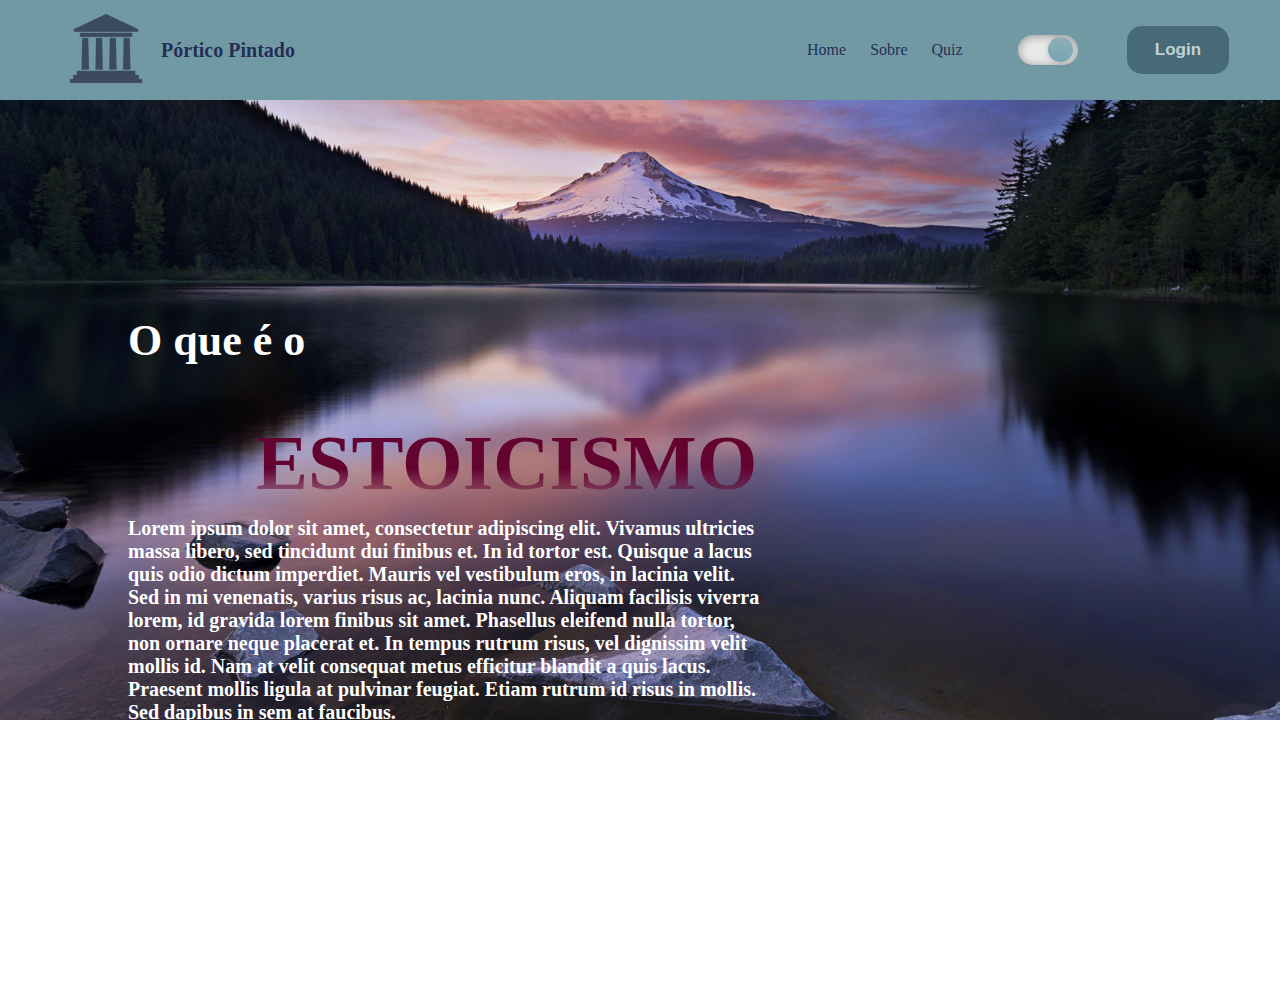
==== public/index.html @ 656f4b61 "Criando a estrutura da HomePage, a estilizando a navbar e adicionando o beta do dark-mode" ====
<!DOCTYPE html>
<html lang="en">

<head>
    <meta charset="UTF-8">
    <meta name="viewport" content="width=device-width, initial-scale=1.0">
    <title>Document</title>
    <link rel="stylesheet" href="style.css">
</head>

<body>
    <!--INÍCIO DO HEADER-->
    <div class="header">
        <div class="container">
            <div class="logo">
            </div>
            <h3>Pórtico Pintado</h3>
            <div class="nav-bar">
                <ul>
                    <li>Home</li>
                    <li>Sobre</li>
                    <li>Quiz</li>
                    <input type="checkbox" id="darkmode-botao">
                    <label for="darkmode-botao"></label>
                </ul>
            </div>
            <button class="botao-login">Login</button>
        </div>
    </div>
    <!--FIM DO HEADER-->
    <div class="body">
        <div class="imagem-body">
            <div class="titulo-estoicismo">
                <h2>O que é o </h2>
                <h1>ESTOICISMO</h1>
            </div>
            <div class="paragrafo-estoicismo">
                <p>Lorem ipsum dolor sit amet, consectetur adipiscing elit. Vivamus ultricies massa libero, sed
                    tincidunt dui finibus et. In id tortor est. Quisque a lacus quis odio dictum imperdiet. Mauris vel
                    vestibulum eros, in lacinia velit. Sed in mi venenatis, varius risus ac, lacinia nunc. Aliquam
                    facilisis viverra lorem, id gravida lorem finibus sit amet. Phasellus eleifend nulla tortor, non
                    ornare neque placerat et. In tempus rutrum risus, vel dignissim velit mollis id. Nam at velit
                    consequat metus efficitur blandit a quis lacus. Praesent mollis ligula at pulvinar feugiat. Etiam
                    rutrum id risus in mollis. Sed dapibus in sem at faucibus.</p>
            </div>
        </div>
    </div>
</body>

</html>
<script>

    var navbar = document.querySelector(".header .container");

    function mudarCor() {
        navbar.classList.toggle("active", scrollY > 120);
    }
    window.addEventListener("scroll", mudarCor)
    const html = document.querySelector('html')
    const darkmode = document.querySelector('#darkmode-botao')
    darkmode.addEventListener('change', function(){
        html.classList.toggle('dark-mode')
    })
</script>
---- public/style.css ----
body {
    margin: 0;
    padding: 0;
    border: 0;
    box-sizing: border-box;
}

:root {
    --header-logoimg: url(assets/imgs/stoa_poikile1.png);
    --header-corfundo: #7199A4;
    --header-h3cor: rgba(25, 30, 78, 0.90);
    --header-h3hover: linear-gradient(180deg, rgba(25, 30, 78, 0.90) 0%, rgba(11, 17, 73, 0.79) 34.9%, rgba(25, 30, 78, 0.73) 61.46%, rgba(35, 51, 198, 0.73) 81.77%);
    --header-corbotao: #466A77;
    --header-corletrabtn: rgba(212, 223, 224, 0.90);
    --header-corbotaohv: #273b42;
    --header-corletrabtnhv: rgba(201, 218, 218, 0.9);
    --navbar-corletra: rgba(25, 30, 78, 0.90);
    --body-imagem: url(assets/imgs/Lago.jpg);
    --body-imagemh1: linear-gradient(180deg, #630330 56.56%, rgba(99, 3, 48, 0.00) 100%);
}

.dark-mode:root {
    --header-logoimg: url(assets/imgs/stoa_poikile.webp);
    --header-corfundo: #191E4E;
    --header-h3cor: rgba(255, 255, 255, 0.90);
    --header-h3hover: linear-gradient(180deg, rgba(255, 255, 255, 0.90) 23.44%, rgba(221, 211, 211, 0.51) 70.83%, rgba(255, 255, 255, 0.00) 89.06%);
    --header-corbotao: #0D1C21;
    --header-corletrabtn: rgba(212, 223, 224, 0.90);
    --header-corbotaohv: #326d81;
    --header-corletrabtnhv: rgba(255, 255, 255, 0.9);
    --navbar-corletra: rgba(255, 255, 255, 0.90);
    --body-imagem: url(assets/imgs/Night-sky-photography.jpg);
    --body-imagemh1: linear-gradient(180deg, #A50550 56.56%, rgba(99, 3, 48, 0.00) 100%);
}

html {
    scroll-behavior: smooth;
    transition: .8s;
}

/* INÍCIO DO HEADER*/
.header .logo {
    background-image: var(--header-logoimg);
    width: 110px;
    height: 100px;
    background-size: cover;
    cursor: pointer;
    transition: .6s;
}

.header .container {
    display: flex;
    align-items: center;
    justify-content: center;
    position: fixed;
    background: var(--header-corfundo);
    width: 100vw;
    transition: all .2s ease;
}

/* FUNÇÃO PARA NAVBAR*/
.header .active {
    opacity: 0.96;
    filter: blur(0.5px);
    transition: all .4s ease;
    filter: drop-shadow(0px 0px 10px black);
}

.container h3 {
    color: var(--header-h3cor);
    font-size: 20px;
    transition: all .3s ease;
}

/* HOVER PARA O H3 DA LOGO*/
.container h3:hover {
    background: var(--header-h3hover);
    -webkit-background-clip: text;
    -webkit-text-fill-color: transparent;
    transition: all .8s ease;
    cursor: pointer;
}

.header .botao-login {
    border-radius: 15px;
    background: var(--header-corbotao);
    border: none;
    font-weight: 600;
    width: 102px;
    height: 48px;
    color: var(--header-corletrabtn);
    font-size: 17px;
    transition: all .8s ease;

    /* HOVER DO BOTÃO DE LOGIN */
    &:hover {
        color: var(--header-corletrabtnhv);
        background: var(--header-corbotaohv);
        transform: scale(1.03);
        cursor: pointer;
        transition: all .4s ease;
    }
}

label {
    position: relative;
    height: 30px;
    width: 60px;
    background-color: #ebebeb;
    border-radius: 100px;
    margin-right: 25px;
    box-shadow: inset 0px 1px 10px rgba(0, 0, 0, 0.4), inset 0px -1px 10px rgba(255, 255, 255, 0.4);
    cursor: pointer;
    transition: .4s;
}

label:after {
    content: "";
    width: 25px;
    height: 25px;
    position: absolute;
    top: 2px;
    right: 5px;
    background: linear-gradient(180deg, #90aeb6, #76a4b1);
    border-radius: 100px;
    box-shadow: 0px 1px 5px rgba(0, 0, 0, 0.2);
    transition: .4s;
}

.header .container #darkmode-botao {
    height: 0;
    width: 0;
    opacity: 0;
}
#darkmode-botao + label{
    background-color: #e9e9e9;
}
#darkmode-botao:checked + label::after{
    right: 7px;
    transform: translateX(-100%);
    background: linear-gradient(180deg, #353d85, #454faa );
}

.nav-bar {
    margin-left: 35vw;
    width: 30vw;
}

.nav-bar ul {

    color: var(--navbar-corletra);
    font-weight: 500;
    align-items: center;
    list-style: none;
    display: flex;
    justify-content: space-evenly;
}

/* FIM DO HEADER*/
.body {
    display: flex;
    justify-content: center;
    align-items: center;
}

.body .imagem-body {
    background-image: var(--body-imagem);
    display: flex;
    flex-direction: column;
    background-repeat: no-repeat;
    background-size: contain;
    width: 100vw;
    height: 110vh;
    transition: .9s;
}

.body .imagem-body h2 {
    margin-left: 10vw;
    color: #FFF;
    font-family: Inter;
    font-size: 44px;
    font-style: normal;
    font-weight: 600;
    margin-top: 35vh;
    transition: all .8s;
}

.body .imagem-body h1 {
    background: var(--body-imagemh1);
    background-clip: text;
    -webkit-background-clip: text;
    -webkit-text-fill-color: transparent;
    font-family: Inter;
    font-size: 78px;
    font-style: normal;
    font-weight: 900;
    line-height: normal;
    margin-left: 20vw;
    margin-bottom: 0;
    transition: all .8s;
}


.body .imagem-body p {
    width: 50vw;
    color: #FFF;
    font-family: Inter;
    font-size: 20px;
    font-style: normal;
    font-weight: 700;
    line-height: normal;
    margin-top: 1vh;
    margin-left: 10vw;
}
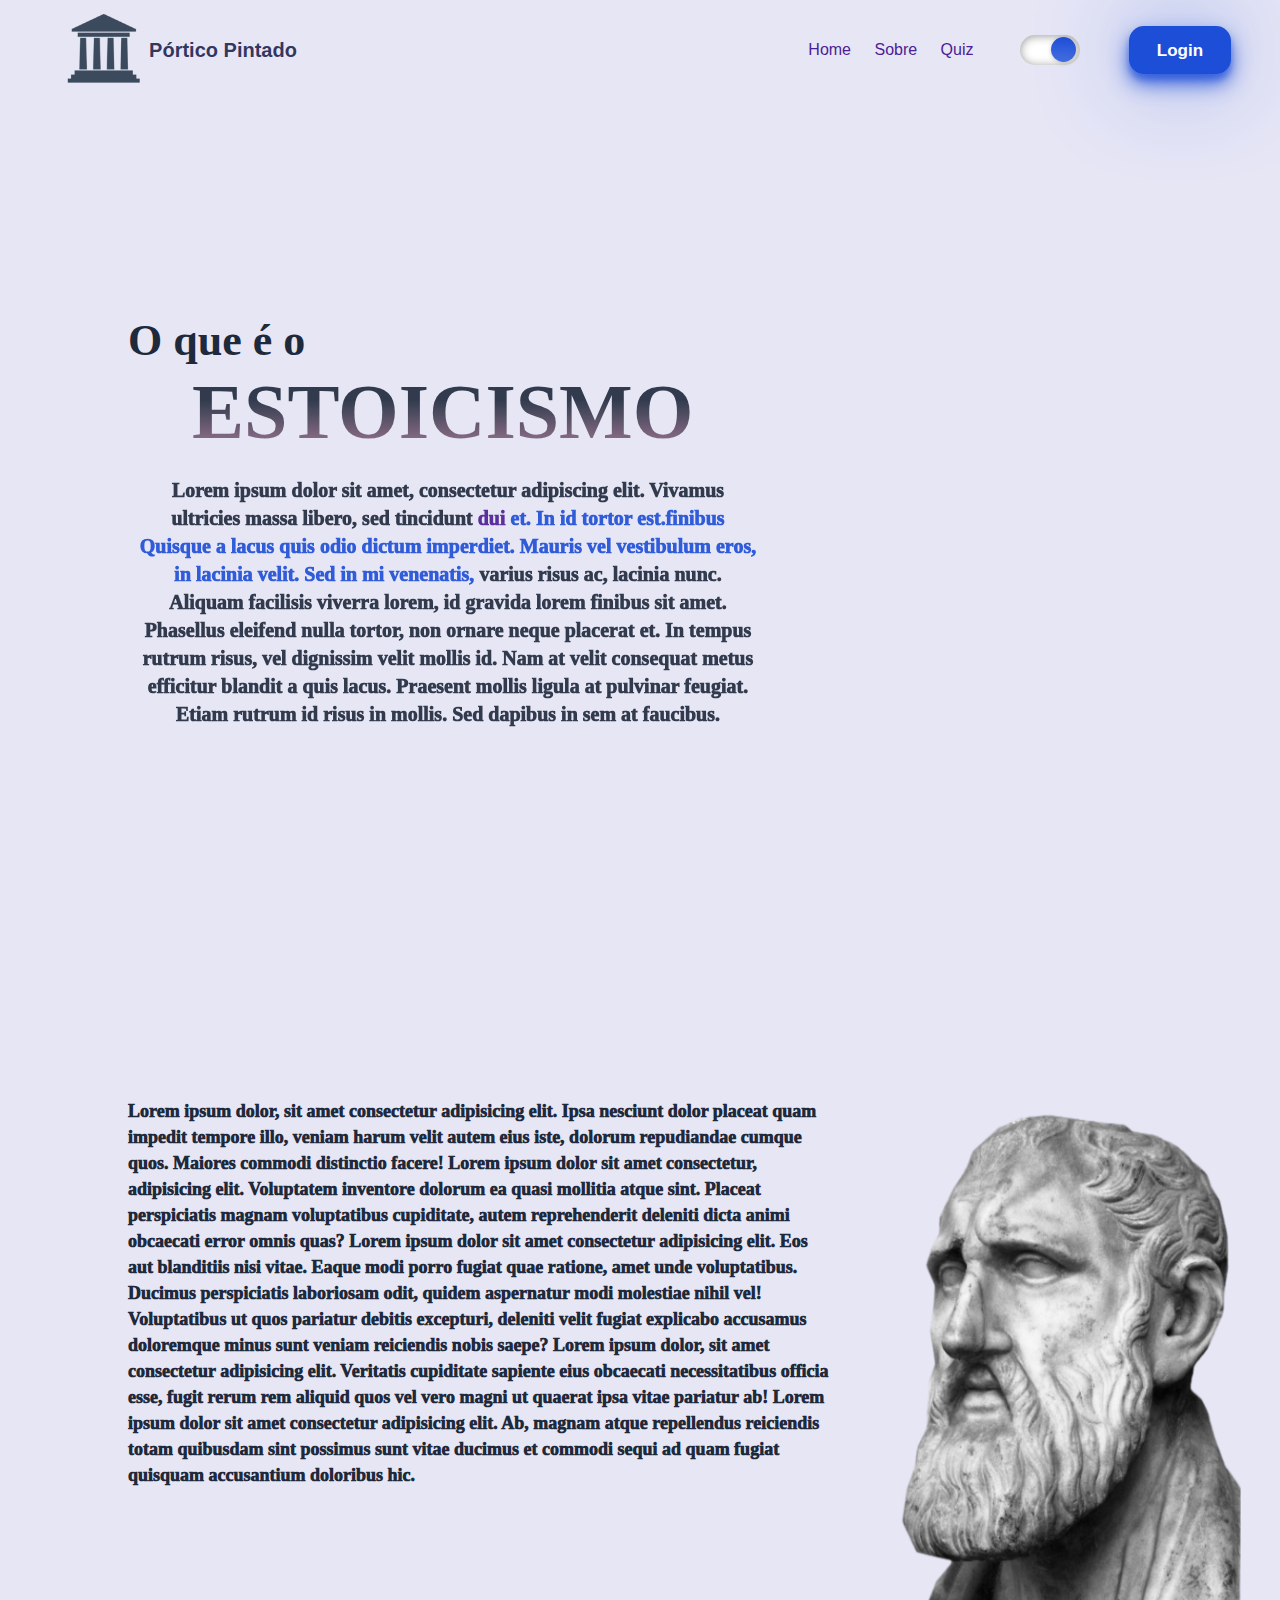
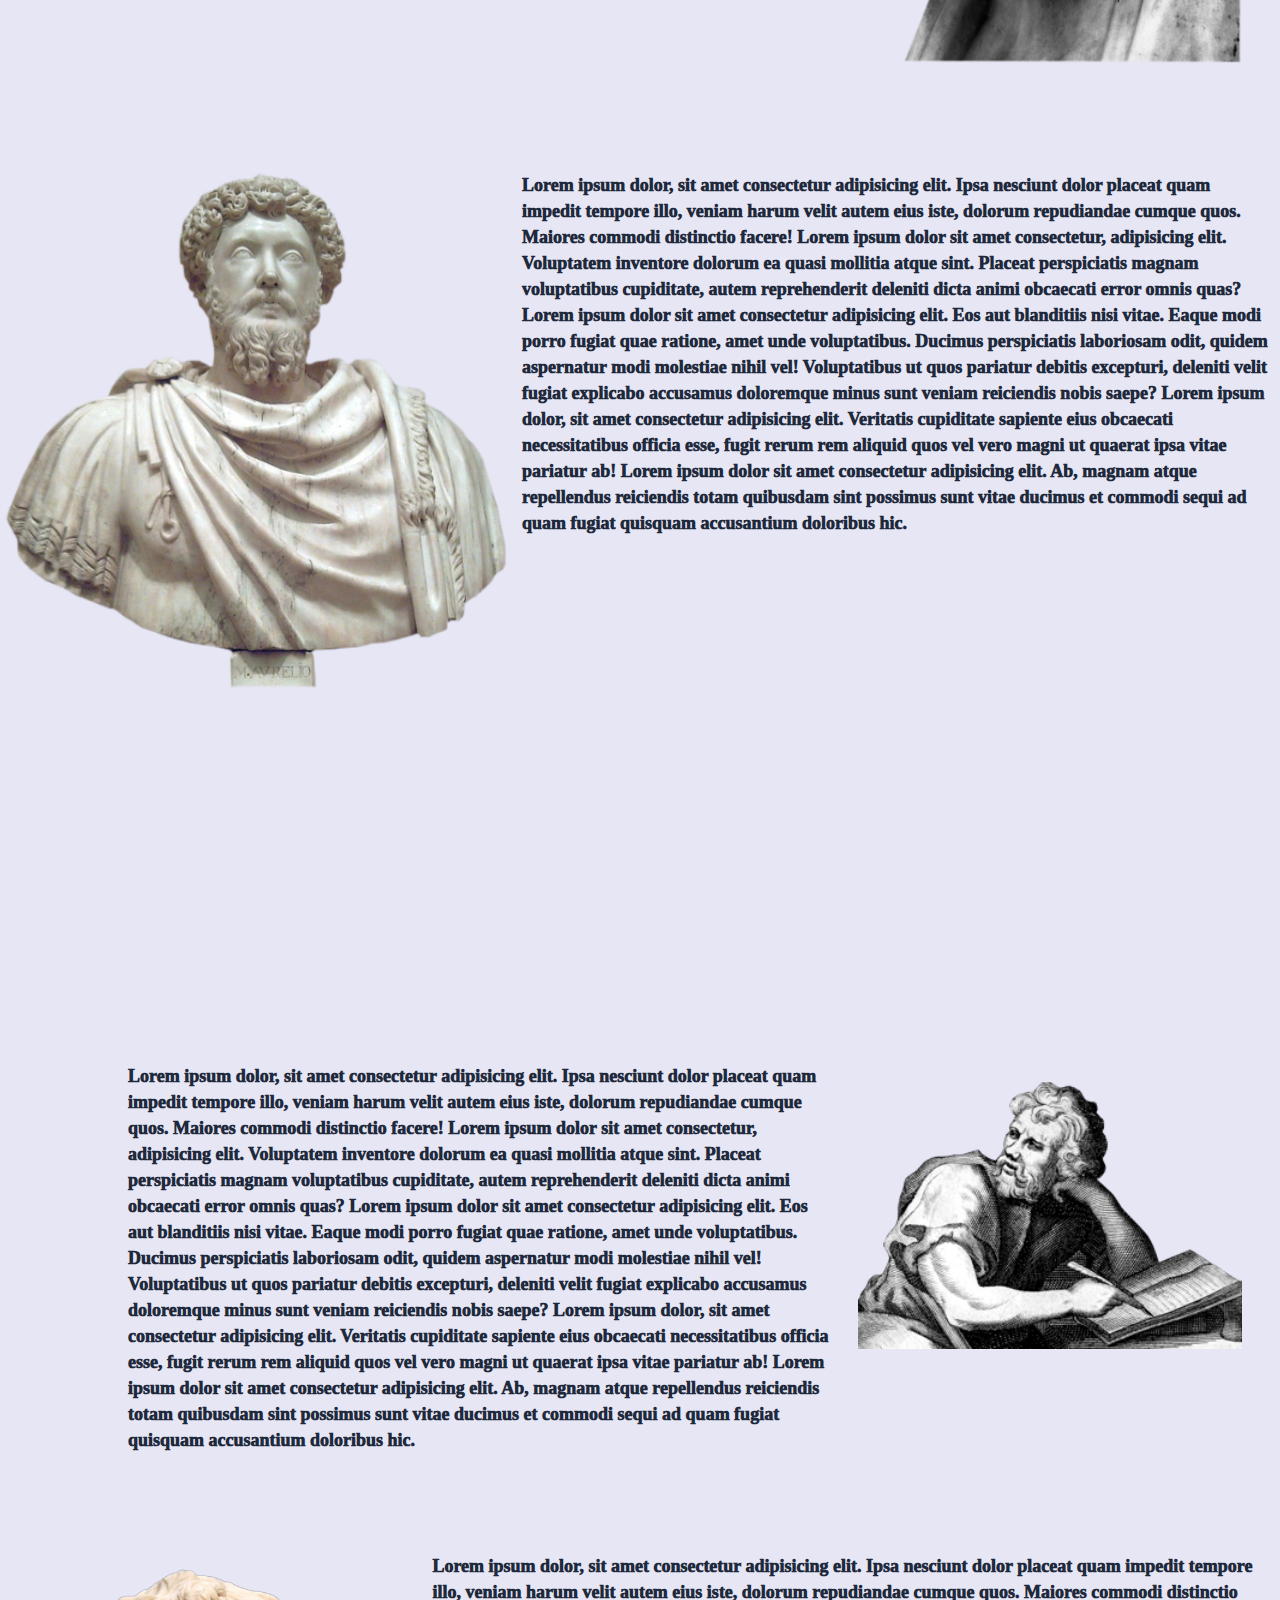
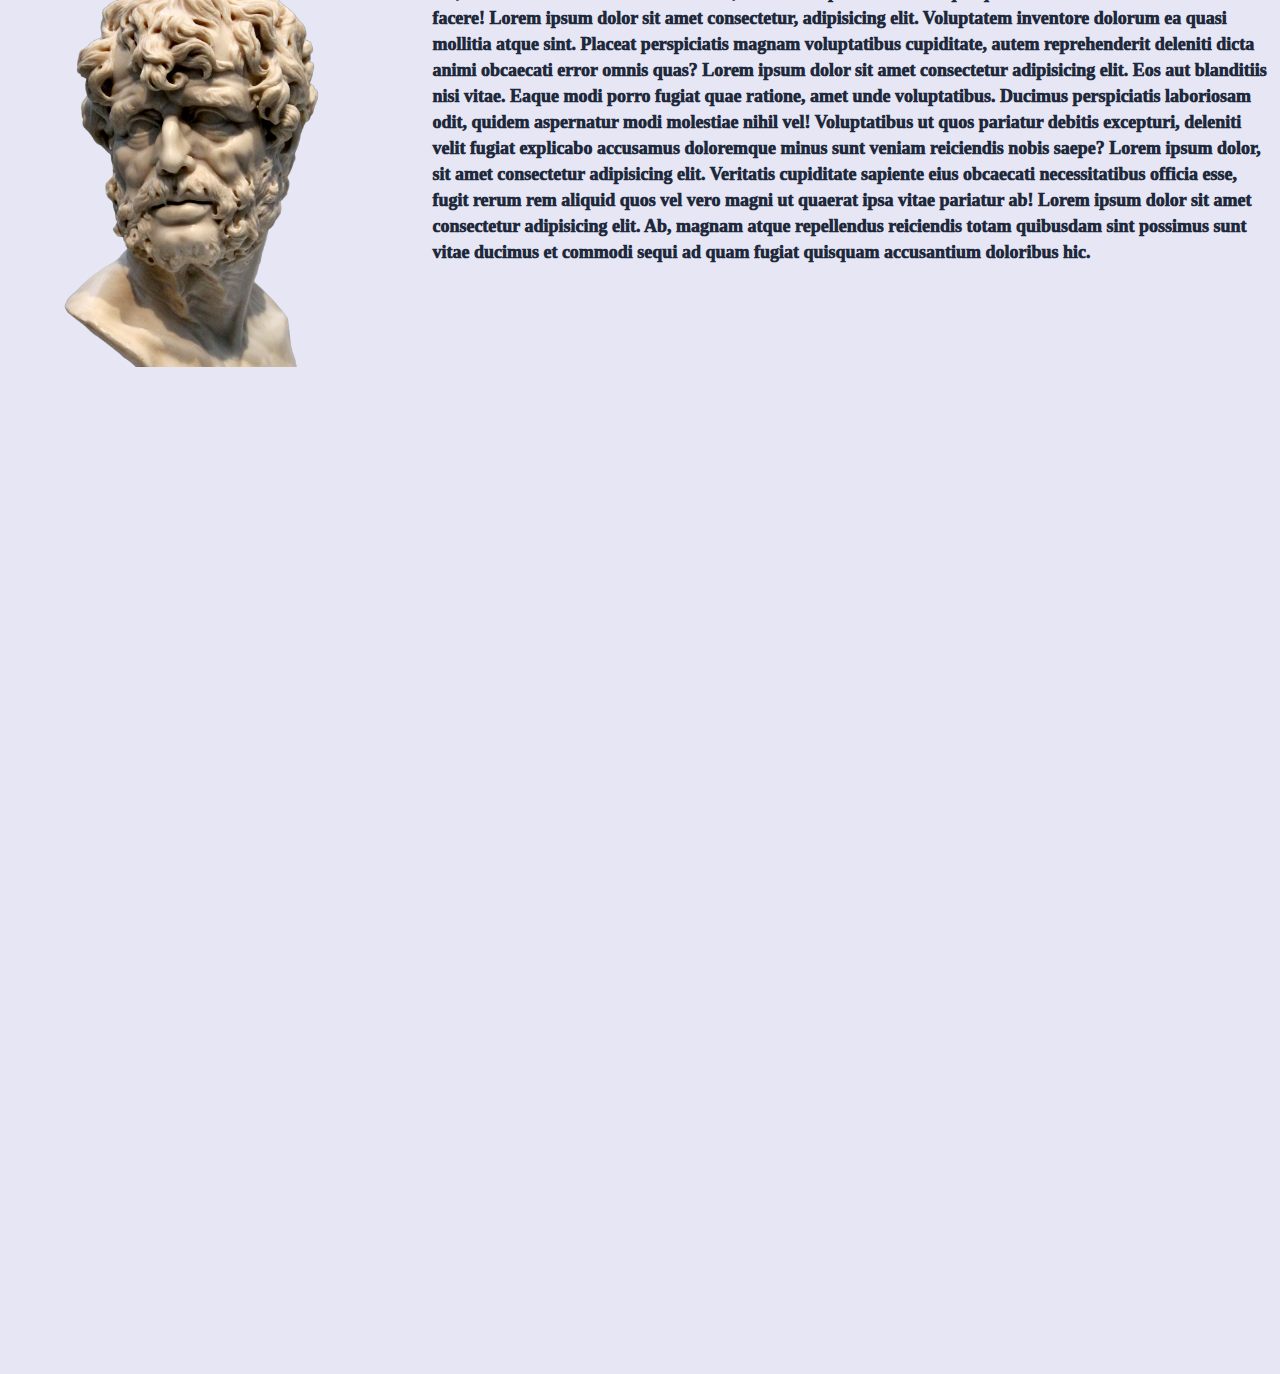
==== commit 993000aa: "Adicionando dark-mode e animações/Mudando a paleta de cores e layout da pagina" ====
--- a/public/index.html
+++ b/public/index.html
@@ -6,6 +6,7 @@
     <meta name="viewport" content="width=device-width, initial-scale=1.0">
     <title>Document</title>
     <link rel="stylesheet" href="style.css">
+    <link href="https://api.fontshare.com/v2/css?f[]=general-sans@500,600,400,700&display=swap" rel="stylesheet">
 </head>
 
 <body>
@@ -17,27 +18,36 @@
             <h3>Pórtico Pintado</h3>
             <div class="nav-bar">
                 <ul>
-                    <li>Home</li>
-                    <li>Sobre</li>
-                    <li>Quiz</li>
-                    <input type="checkbox" id="darkmode-botao">
-                    <label for="darkmode-botao"></label>
+                    <a href="">
+                        <li>Home</li>
+                    </a>
+                    <a href="">
+                        <li>Sobre</li>
+                    </a>
+                    <a href="">
+                        <li>Quiz</li>
+                    </a>
+                        <input type="checkbox" id="darkmode-botao">
+                        <label for="darkmode-botao"></label>
                 </ul>
             </div>
             <button class="botao-login">Login</button>
         </div>
     </div>
     <!--FIM DO HEADER-->
-    <div class="body">
-        <div class="imagem-body">
-            <div class="titulo-estoicismo">
-                <h2>O que é o </h2>
-                <h1>ESTOICISMO</h1>
-            </div>
+    <div class="home">
+        <div class="home-body">
             <div class="paragrafo-estoicismo">
-                <p>Lorem ipsum dolor sit amet, consectetur adipiscing elit. Vivamus ultricies massa libero, sed
-                    tincidunt dui finibus et. In id tortor est. Quisque a lacus quis odio dictum imperdiet. Mauris vel
-                    vestibulum eros, in lacinia velit. Sed in mi venenatis, varius risus ac, lacinia nunc. Aliquam
+                <div class="animado surgirDaEsquerda titulo-estoicismo">
+                    <h2>O que é o </h2>
+                    <h1>ESTOICISMO</h1>
+                </div>
+                <p class="animado surgirDeBaixo animado--devagar">Lorem ipsum dolor sit amet, consectetur adipiscing
+                    elit. Vivamus ultricies massa libero, sed
+                    tincidunt <a href=""> dui</a> <strong> et. In id tortor est.finibus Quisque a lacus quis odio dictum
+                        imperdiet. Mauris vel
+                        vestibulum eros, in lacinia velit. Sed in mi venenatis,</strong> varius risus ac, lacinia nunc.
+                    Aliquam
                     facilisis viverra lorem, id gravida lorem finibus sit amet. Phasellus eleifend nulla tortor, non
                     ornare neque placerat et. In tempus rutrum risus, vel dignissim velit mollis id. Nam at velit
                     consequat metus efficitur blandit a quis lacus. Praesent mollis ligula at pulvinar feugiat. Etiam
@@ -45,20 +55,59 @@
             </div>
         </div>
     </div>
+    <div class="referencias" >
+        <div class="estoico">
+            <img src="assets/imgs/1699398285988-Standard.png" id="zenao">
+        </div>
+        <div class="card-texto" >
+            Lorem ipsum dolor, sit amet consectetur adipisicing elit. Ipsa nesciunt dolor placeat quam impedit tempore illo, veniam harum velit autem eius iste, dolorum repudiandae cumque quos. Maiores commodi distinctio facere! Lorem ipsum dolor sit amet consectetur, adipisicing elit. Voluptatem inventore dolorum ea quasi mollitia atque sint. Placeat perspiciatis magnam voluptatibus cupiditate, autem reprehenderit deleniti dicta animi obcaecati error omnis quas? Lorem ipsum dolor sit amet consectetur adipisicing elit. Eos aut blanditiis nisi vitae. Eaque modi porro fugiat quae ratione, amet unde voluptatibus. Ducimus perspiciatis laboriosam odit, quidem aspernatur modi molestiae nihil vel! Voluptatibus ut quos pariatur debitis excepturi, deleniti velit fugiat explicabo accusamus doloremque minus sunt veniam reiciendis nobis saepe? Lorem ipsum dolor, sit amet consectetur adipisicing elit. Veritatis cupiditate sapiente eius obcaecati necessitatibus officia esse, fugit rerum rem aliquid quos vel vero magni ut quaerat ipsa vitae pariatur ab! Lorem ipsum dolor sit amet consectetur adipisicing elit. Ab, magnam atque repellendus reiciendis totam quibusdam sint possimus sunt vitae ducimus et commodi sequi ad quam fugiat quisquam accusantium doloribus hic.
+        </div>
+        <!-- <textarea name="" id="" cols="70" rows="8"></textarea> -->
+    </div>
+    <div class="referencias-reverse" >
+        <div class="estoico-reverse">
+            <img src="assets/imgs/marcusaurelius.png" id="marco">
+        </div>
+        <div class="card-texto" >
+            Lorem ipsum dolor, sit amet consectetur adipisicing elit. Ipsa nesciunt dolor placeat quam impedit tempore illo, veniam harum velit autem eius iste, dolorum repudiandae cumque quos. Maiores commodi distinctio facere! Lorem ipsum dolor sit amet consectetur, adipisicing elit. Voluptatem inventore dolorum ea quasi mollitia atque sint. Placeat perspiciatis magnam voluptatibus cupiditate, autem reprehenderit deleniti dicta animi obcaecati error omnis quas? Lorem ipsum dolor sit amet consectetur adipisicing elit. Eos aut blanditiis nisi vitae. Eaque modi porro fugiat quae ratione, amet unde voluptatibus. Ducimus perspiciatis laboriosam odit, quidem aspernatur modi molestiae nihil vel! Voluptatibus ut quos pariatur debitis excepturi, deleniti velit fugiat explicabo accusamus doloremque minus sunt veniam reiciendis nobis saepe? Lorem ipsum dolor, sit amet consectetur adipisicing elit. Veritatis cupiditate sapiente eius obcaecati necessitatibus officia esse, fugit rerum rem aliquid quos vel vero magni ut quaerat ipsa vitae pariatur ab! Lorem ipsum dolor sit amet consectetur adipisicing elit. Ab, magnam atque repellendus reiciendis totam quibusdam sint possimus sunt vitae ducimus et commodi sequi ad quam fugiat quisquam accusantium doloribus hic.
+        </div>
+        <!-- <textarea name="" id="" cols="70" rows="8"></textarea> -->
+    </div>
+    <div class="referencias" >
+        <div class="estoico">
+            <img src="assets/imgs/epicteto.png" id="epicteto">
+        </div>
+        <div class="card-texto" >
+            Lorem ipsum dolor, sit amet consectetur adipisicing elit. Ipsa nesciunt dolor placeat quam impedit tempore illo, veniam harum velit autem eius iste, dolorum repudiandae cumque quos. Maiores commodi distinctio facere! Lorem ipsum dolor sit amet consectetur, adipisicing elit. Voluptatem inventore dolorum ea quasi mollitia atque sint. Placeat perspiciatis magnam voluptatibus cupiditate, autem reprehenderit deleniti dicta animi obcaecati error omnis quas? Lorem ipsum dolor sit amet consectetur adipisicing elit. Eos aut blanditiis nisi vitae. Eaque modi porro fugiat quae ratione, amet unde voluptatibus. Ducimus perspiciatis laboriosam odit, quidem aspernatur modi molestiae nihil vel! Voluptatibus ut quos pariatur debitis excepturi, deleniti velit fugiat explicabo accusamus doloremque minus sunt veniam reiciendis nobis saepe? Lorem ipsum dolor, sit amet consectetur adipisicing elit. Veritatis cupiditate sapiente eius obcaecati necessitatibus officia esse, fugit rerum rem aliquid quos vel vero magni ut quaerat ipsa vitae pariatur ab! Lorem ipsum dolor sit amet consectetur adipisicing elit. Ab, magnam atque repellendus reiciendis totam quibusdam sint possimus sunt vitae ducimus et commodi sequi ad quam fugiat quisquam accusantium doloribus hic.
+        </div>
+        <!-- <textarea name="" id="" cols="70" rows="8"></textarea> -->
+    </div>
+    <div class="referencias-reverse" >
+        <div class="estoico-reverse">
+            <img src="assets/imgs/Seneca.png" id="seneca">
+        </div>
+        <div class="card-texto" >
+            Lorem ipsum dolor, sit amet consectetur adipisicing elit. Ipsa nesciunt dolor placeat quam impedit tempore illo, veniam harum velit autem eius iste, dolorum repudiandae cumque quos. Maiores commodi distinctio facere! Lorem ipsum dolor sit amet consectetur, adipisicing elit. Voluptatem inventore dolorum ea quasi mollitia atque sint. Placeat perspiciatis magnam voluptatibus cupiditate, autem reprehenderit deleniti dicta animi obcaecati error omnis quas? Lorem ipsum dolor sit amet consectetur adipisicing elit. Eos aut blanditiis nisi vitae. Eaque modi porro fugiat quae ratione, amet unde voluptatibus. Ducimus perspiciatis laboriosam odit, quidem aspernatur modi molestiae nihil vel! Voluptatibus ut quos pariatur debitis excepturi, deleniti velit fugiat explicabo accusamus doloremque minus sunt veniam reiciendis nobis saepe? Lorem ipsum dolor, sit amet consectetur adipisicing elit. Veritatis cupiditate sapiente eius obcaecati necessitatibus officia esse, fugit rerum rem aliquid quos vel vero magni ut quaerat ipsa vitae pariatur ab! Lorem ipsum dolor sit amet consectetur adipisicing elit. Ab, magnam atque repellendus reiciendis totam quibusdam sint possimus sunt vitae ducimus et commodi sequi ad quam fugiat quisquam accusantium doloribus hic.
+        </div>
+        <!-- <textarea name="" id="" cols="70" rows="8"></textarea> -->
+    </div>
+    <div class="conte-a-seneca">
+
+    </div>
 </body>
 
 </html>
 <script>
 
-    var navbar = document.querySelector(".header .container");
+    const navbar = document.querySelector(".header .container");
 
-    function mudarCor() {
+    window.addEventListener("scroll", function () {
         navbar.classList.toggle("active", scrollY > 120);
-    }
-    window.addEventListener("scroll", mudarCor)
+    })
+    
     const html = document.querySelector('html')
     const darkmode = document.querySelector('#darkmode-botao')
-    darkmode.addEventListener('change', function(){
+    darkmode.addEventListener('change', function () {
         html.classList.toggle('dark-mode')
     })
 </script>--- a/public/style.css
+++ b/public/style.css
@@ -1,51 +1,144 @@
+* {
+    box-sizing: border-box;
+    margin: 0;
+    line-height: calc(1em + 0.5rem);
+}
+
+html {
+    scroll-behavior: smooth;
+    overflow-x: hidden;
+}
+
 body {
-    margin: 0;
     padding: 0;
-    border: 0;
-    box-sizing: border-box;
-}
-
+    font-family: 'General Sans', sans-serif;
+}
+
+button {
+    display: inline-block;
+    padding: 0;
+    border: none;
+    background: none;
+    cursor: pointer;
+}
+
+a {
+    color: var(--cor--link);
+    text-decoration: none;
+}
+
+strong {
+    color: var(--cor--negrito);
+}
+
+/* Variáveis */
 :root {
     --header-logoimg: url(assets/imgs/stoa_poikile1.png);
-    --header-corfundo: #7199A4;
+    --cor-rockblue: #94a3b8;
+    --cor-rockblue-medio: #475569;
+    --cor-rockblue-escuro: #1e293b;
+    --cor-fundo: #E6E6f5;
+    --cor-violeta: #7c3aed;
+    --cor--link: #4c1d95;
+    --cor--negrito: #1d4ed8;
+    --cor-sombra-botao: 0 10px 20px rgba(29, 78, 216, 0.8), 0 6px 6px rgba(29, 78, 216, 0.5), 0 0 100px -10px rgb(29, 78, 216);
+    --cor-botao-hover: 0 12px 28px rgba(29, 78, 216, 0.5), 0 10px 12px rgba(29, 78, 216, 0.3), 0 0 120px -10px rgb(29, 78, 216);
     --header-h3cor: rgba(25, 30, 78, 0.90);
-    --header-h3hover: linear-gradient(180deg, rgba(25, 30, 78, 0.90) 0%, rgba(11, 17, 73, 0.79) 34.9%, rgba(25, 30, 78, 0.73) 61.46%, rgba(35, 51, 198, 0.73) 81.77%);
-    --header-corbotao: #466A77;
-    --header-corletrabtn: rgba(212, 223, 224, 0.90);
-    --header-corbotaohv: #273b42;
-    --header-corletrabtnhv: rgba(201, 218, 218, 0.9);
+    --header-corbtn: #070a13;
     --navbar-corletra: rgba(25, 30, 78, 0.90);
-    --body-imagem: url(assets/imgs/Lago.jpg);
-    --body-imagemh1: linear-gradient(180deg, #630330 56.56%, rgba(99, 3, 48, 0.00) 100%);
-}
-
+    --cor-letra: var(--cor-rockblue-escuro);
+    --home--body-h1: linear-gradient(180deg, var(--cor-letra) 36.56%, rgba(99, 3, 48, 0.5) 100%);
+    --home--body-h2: #000;
+    --home--body-p: #000;
+}
+
+/*  negrito rgb(225, 29, 72) */
+
+/* Variáveis darkmode */
 .dark-mode:root {
     --header-logoimg: url(assets/imgs/stoa_poikile.webp);
-    --header-corfundo: #191E4E;
+    --cor-rockblue: #94a3b8;
+    --cor-rockblue-medio: #475569;
+    --cor-rockblue-escuro: #1e293b;
+    --cor-fundo: #070a13;
+    --cor-violeta: #7c3aed;
+    --cor--link: #4c1d95;
+    --cor--negrito: #e11d20;
+    --cor-sombra-botao: 0 10px 20px rgba(225, 29, 72, 0.5), 0 6px 6px rgba(225, 29, 72, 0.5), 0 0 100px -10px rgb(225, 29, 72);
+    --cor-botao-hover: 0 12px 28px rgba(225, 29, 72, 0.25), 0 10px 12px rgba(225, 29, 72, 0.2), 0 0 120px -10px rgb(225, 29, 72);
     --header-h3cor: rgba(255, 255, 255, 0.90);
-    --header-h3hover: linear-gradient(180deg, rgba(255, 255, 255, 0.90) 23.44%, rgba(221, 211, 211, 0.51) 70.83%, rgba(255, 255, 255, 0.00) 89.06%);
-    --header-corbotao: #0D1C21;
-    --header-corletrabtn: rgba(212, 223, 224, 0.90);
-    --header-corbotaohv: #326d81;
-    --header-corletrabtnhv: rgba(255, 255, 255, 0.9);
+    --header-corbtn: #E6E6f5;
     --navbar-corletra: rgba(255, 255, 255, 0.90);
-    --body-imagem: url(assets/imgs/Night-sky-photography.jpg);
-    --body-imagemh1: linear-gradient(180deg, #A50550 56.56%, rgba(99, 3, 48, 0.00) 100%);
-}
-
-html {
-    scroll-behavior: smooth;
-    transition: .8s;
-}
+    --cor-letra: var(--cor-rockblue);
+    --home--body-h1: linear-gradient(180deg, var(--cor-letra) 46.56%, rgba(99, 3, 48, 0.5) 100%);
+    --home--body-h2: #FFF;
+    --home--body-p: #FFF;
+}
+
+/* Animações */
+@keyframes surgirDaEsquerda {
+
+    from {
+        opacity: 0;
+        translate: -100vw 0;
+        filter: blur(2px);
+    }
+
+    to {
+        opacity: 1;
+        translate: 0 0;
+    }
+}
+
+@keyframes surgirDaDireita {
+
+    from {
+        opacity: 0;
+        translate: 100vw 0;
+        filter: blur(2px);
+    }
+
+    to {
+        opacity: 1;
+        translate: 0 0;
+    }
+}
+
+
+@keyframes surgirDeBaixo {
+
+    from {
+        transform: translateY(100px);
+        opacity: 0.1;
+        filter: blur(2px);
+    }
+
+    to {
+        transform: translateY(0);
+    }
+}
+
+@keyframes revelar {
+    from {
+        opacity: 0;
+        clip-path: inset(45% 20% 45% 20%);
+    }
+
+    to {
+        opacity: 1;
+        clip-path: inset(0% 0% 0% 0%);
+    }
+}
+
 
 /* INÍCIO DO HEADER*/
 .header .logo {
     background-image: var(--header-logoimg);
-    width: 110px;
+    width: 100px;
     height: 100px;
     background-size: cover;
     cursor: pointer;
-    transition: .6s;
+    transition: .4s;
 }
 
 .header .container {
@@ -53,55 +146,50 @@
     align-items: center;
     justify-content: center;
     position: fixed;
-    background: var(--header-corfundo);
+    z-index: 1;
+    background: var(--cor--primaria);
     width: 100vw;
-    transition: all .2s ease;
+    transition: all .6s ease;
+    background-color: var(--cor-fundo);
 }
 
 /* FUNÇÃO PARA NAVBAR*/
 .header .active {
-    opacity: 0.96;
+    opacity: 0.95;
     filter: blur(0.5px);
-    transition: all .4s ease;
+    transition: all .8s ease;
     filter: drop-shadow(0px 0px 10px black);
 }
 
 .container h3 {
     color: var(--header-h3cor);
     font-size: 20px;
-    transition: all .3s ease;
-}
-
-/* HOVER PARA O H3 DA LOGO*/
-.container h3:hover {
-    background: var(--header-h3hover);
-    -webkit-background-clip: text;
-    -webkit-text-fill-color: transparent;
-    transition: all .8s ease;
-    cursor: pointer;
-}
+    transition: all .6s ease;
+}
+
 
 .header .botao-login {
     border-radius: 15px;
-    background: var(--header-corbotao);
-    border: none;
-    font-weight: 600;
+    background-color: var(--cor--negrito);
+    font-weight: 900;
     width: 102px;
     height: 48px;
-    color: var(--header-corletrabtn);
+    color: #FFF;
     font-size: 17px;
-    transition: all .8s ease;
+    transition: all .6s ease;
+    box-shadow: var(--cor-sombra-botao);
 
     /* HOVER DO BOTÃO DE LOGIN */
     &:hover {
-        color: var(--header-corletrabtnhv);
-        background: var(--header-corbotaohv);
-        transform: scale(1.03);
+        transform: translateY(-3px);
+        box-shadow: var(--cor-botao-hover);
+
         cursor: pointer;
-        transition: all .4s ease;
-    }
-}
-
+        transition: all .6s ease;
+    }
+}
+
+/* Switch de dark/light mode */
 label {
     position: relative;
     height: 30px;
@@ -111,7 +199,7 @@
     margin-right: 25px;
     box-shadow: inset 0px 1px 10px rgba(0, 0, 0, 0.4), inset 0px -1px 10px rgba(255, 255, 255, 0.4);
     cursor: pointer;
-    transition: .4s;
+    transition: .6s;
 }
 
 label:after {
@@ -120,11 +208,11 @@
     height: 25px;
     position: absolute;
     top: 2px;
-    right: 5px;
-    background: linear-gradient(180deg, #90aeb6, #76a4b1);
+    right: 4px;
+    background: linear-gradient(180deg, var(--cor--negrito), #1d4fd8d3);
     border-radius: 100px;
     box-shadow: 0px 1px 5px rgba(0, 0, 0, 0.2);
-    transition: .4s;
+    transition: .6s;
 }
 
 .header .container #darkmode-botao {
@@ -132,13 +220,15 @@
     width: 0;
     opacity: 0;
 }
-#darkmode-botao + label{
-    background-color: #e9e9e9;
-}
-#darkmode-botao:checked + label::after{
+
+#darkmode-botao+label {
+    background-color: #FFF;
+}
+
+#darkmode-botao:checked+label::after {
     right: 7px;
     transform: translateX(-100%);
-    background: linear-gradient(180deg, #353d85, #454faa );
+    background: linear-gradient(197deg, var(--cor--negrito), #e11d20d7);
 }
 
 .nav-bar {
@@ -157,58 +247,154 @@
 }
 
 /* FIM DO HEADER*/
-.body {
+.home {
     display: flex;
     justify-content: center;
     align-items: center;
-}
-
-.body .imagem-body {
-    background-image: var(--body-imagem);
+    overflow: hidden;
+}
+
+.home .home-body {
     display: flex;
     flex-direction: column;
-    background-repeat: no-repeat;
-    background-size: contain;
+    background: var(--cor-fundo);
     width: 100vw;
-    height: 110vh;
-    transition: .9s;
-}
-
-.body .imagem-body h2 {
+    transition: .6s;
+}
+
+/* h2 animado */
+.home .home-body h2 {
+    margin-bottom: -5vh;
     margin-left: 10vw;
-    color: #FFF;
+    color: var(--cor-letra);
     font-family: Inter;
     font-size: 44px;
     font-style: normal;
     font-weight: 600;
     margin-top: 35vh;
-    transition: all .8s;
-}
-
-.body .imagem-body h1 {
-    background: var(--body-imagemh1);
+    animation: surgirDaEsquerda 3s ease-out;
+    transition: .6s;
+}
+
+.home .home-body h1 {
+    background: var(--home--body-h1);
     background-clip: text;
     -webkit-background-clip: text;
     -webkit-text-fill-color: transparent;
+    opacity: 0.9;
     font-family: Inter;
     font-size: 78px;
     font-style: normal;
     font-weight: 900;
     line-height: normal;
-    margin-left: 20vw;
+    margin-top: 5vh;
+    margin-left: 15vw;
     margin-bottom: 0;
-    transition: all .8s;
-}
-
-
-.body .imagem-body p {
+    transition: all .6s ease;
+    animation: surgirDaEsquerda 3s ease-out;
+}
+
+.home .home-body h1:hover {
+    opacity: 1;
+}
+
+.home .home-body p {
+    padding: 10px;
+    border-radius: 10px;
     width: 50vw;
-    color: #FFF;
+    opacity: 0.9;
+    color: var(--cor-letra);
     font-family: Inter;
     font-size: 20px;
-    font-style: normal;
-    font-weight: 700;
-    line-height: normal;
+    font-weight: 1000;
+    text-align: center;
     margin-top: 1vh;
     margin-left: 10vw;
+    transition: 0.6s;
+    animation: surgirDeBaixo 3s ease-in;
+}
+
+.referencias {
+    display: flex;
+    align-items: start;
+    flex-direction: row-reverse;
+    background-color: var(--cor-fundo);
+}
+
+.referencias-reverse {
+    display: flex;
+    align-items: start;
+    background-color: var(--cor-fundo);
+}
+
+.referencias-reverse .card-texto {
+    margin-top: 80vh;
+    color: var(--cor-letra);
+    font-family: Inter;
+    font-size: 18px;
+    font-weight: 1000;
+    margin-top: 10vh;
+    padding: 10px;
+    animation: surgirDaDireita 1s ease-in-out;
+    animation-timeline: view();
+    animation-range: cover 0% cover 40%;
+    transition: 3s;
+}
+
+.referencias .card-texto {
+    margin-top: 40vh;
+    color: var(--cor-letra);
+    font-family: Inter;
+    font-size: 18px;
+    font-weight: 1000;
+    margin-left: 10vw;
+    margin-right: 2vw;
+    animation: surgirDaEsquerda 1s ease-in-out;
+    animation-timeline: view();
+    animation-range: cover 0% cover 50%;
+    transition: 3s;
+}
+
+.estoico #zenao {
+    width: 30vw;
+    margin-right: 3vw;
+    margin-top: 40vh;
+    animation: revelar 1s ease-in-out;
+    animation-timeline: view();
+    animation-range: cover 0% cover 50%;
+    transition: 3s;
+}
+
+.estoico-reverse #marco {
+    width: 40vw;
+    margin-top: 10vh;
+    animation: revelar 1s ease-in-out;
+    animation-timeline: view();
+    animation-range: cover 0% cover 50%;
+    transition: 3s;
+}
+
+.estoico #epicteto {
+    width: 30vw;
+    margin-right: 3vw;
+    margin-top: 40vh;
+    animation: revelar 1s ease-in-out;
+    animation-timeline: view();
+    animation-range: cover 0% cover 50%;
+    transition: 3s;
+}
+
+.estoico-reverse #seneca {
+    width: 30vw;
+    margin-right: 3vw;
+    margin-top: 10vh;
+    animation: revelar 1s ease-in-out;
+    animation-timeline: view();
+    animation-range: cover 0% cover 50%;
+    transition: 3s;
+}
+
+.conte-a-seneca {
+    background-color: var(--cor-fundo);
+    height: 1000px;
 }